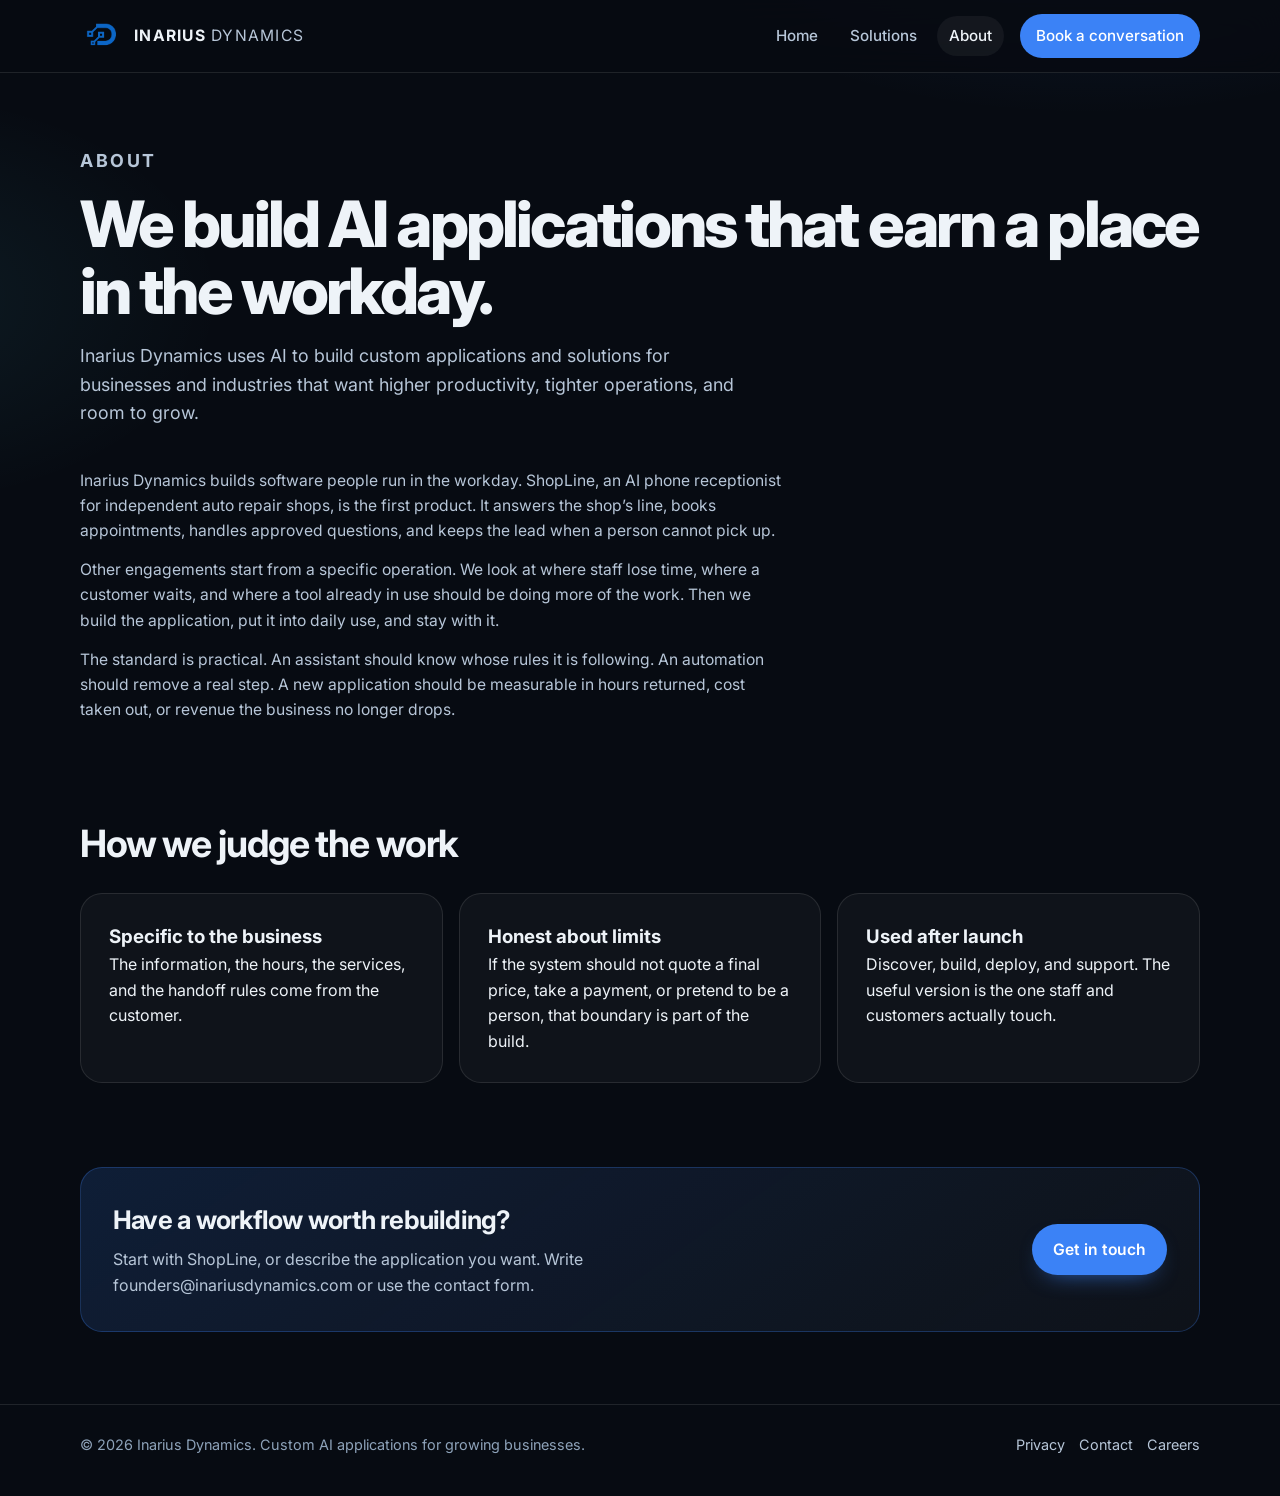
==== about.html @ c339f097 "Reposition the site around custom AI applications and ShopLine. Replace the responder-software and h" ====
<!DOCTYPE html>
<html lang="en">
<head>
    <meta charset="UTF-8" />
    <meta name="viewport" content="width=device-width, initial-scale=1.0" />
    <title>About · Inarius Dynamics</title>
    <meta name="description" content="Inarius Dynamics builds custom AI applications and solutions for businesses that want to be more productive, more efficient, and more profitable." />
    <link rel="canonical" href="https://www.inariusdynamics.com/about.html" />
    <meta name="theme-color" content="#070b12" />
    <link rel="icon" href="/favicon.ico" sizes="any" />
    <link rel="icon" type="image/png" sizes="32x32" href="/favicon-32.png" />
    <link rel="icon" type="image/png" sizes="16x16" href="/favicon-16.png" />
    <link rel="apple-touch-icon" href="/apple-touch-icon.png" />
    <meta property="og:type" content="website" />
    <meta property="og:site_name" content="Inarius Dynamics" />
    <meta property="og:title" content="About · Inarius Dynamics" />
    <meta property="og:description" content="Inarius Dynamics builds custom AI applications and solutions for businesses that want to be more productive, more efficient, and more profitable." />
    <meta property="og:url" content="https://www.inariusdynamics.com/about.html" />
    <meta property="og:image" content="https://www.inariusdynamics.com/og-image.jpg" />
    <meta property="og:image:width" content="1200" />
    <meta property="og:image:height" content="630" />
    <meta name="twitter:card" content="summary_large_image" />
    <meta name="twitter:title" content="About · Inarius Dynamics" />
    <meta name="twitter:description" content="Inarius Dynamics builds custom AI applications and solutions for businesses that want to be more productive, more efficient, and more profitable." />
    <meta name="twitter:image" content="https://www.inariusdynamics.com/og-image.jpg" />
    <link rel="preconnect" href="https://fonts.googleapis.com" />
    <link rel="preconnect" href="https://fonts.gstatic.com" crossorigin />
    <link href="https://fonts.googleapis.com/css2?family=Inter:wght@400;500;600;700;800&display=swap" rel="stylesheet" />
    <link rel="stylesheet" href="/site.css" />
</head>
<body>
    <a class="skip-link" href="#main">Skip to content</a>
    <header class="site-header">
        <div class="nav-inner">
            <a class="logo" href="/">
                <img src="/Inarius_logo.png" alt="" width="42" height="42" />
                <span class="logo-text">Inarius <span>Dynamics</span></span>
            </a>
            <button class="nav-toggle" type="button" aria-expanded="false" aria-controls="site-nav">
                <span class="nav-toggle-bars" aria-hidden="true"></span>
                <span class="sr-only">Open menu</span>
            </button>
            <nav id="site-nav" class="nav-links" aria-label="Primary">
                <a href="/">Home</a>
                <a href="/products.html">Solutions</a>
                <a href="/about.html" aria-current="page">About</a>
                <a class="nav-cta" href="/contact.html">Book a conversation</a>
            </nav>
        </div>
    </header>

    <main id="main">
        <div class="container">
            <section class="page-hero">
                <p class="eyebrow">About</p>
                <h1>We build AI applications that earn a place in the workday.</h1>
                <p>
                    Inarius Dynamics uses AI to build custom applications and solutions for businesses and industries that want higher productivity, tighter operations, and room to grow.
                </p>
            </section>

            <section class="section prose">
                <p>
                    Inarius Dynamics builds software people run in the workday. ShopLine, an AI phone receptionist for independent auto repair shops, is the first product. It answers the shop’s line, books appointments, handles approved questions, and keeps the lead when a person cannot pick up.
                </p>
                <p>
                    Other engagements start from a specific operation. We look at where staff lose time, where a customer waits, and where a tool already in use should be doing more of the work. Then we build the application, put it into daily use, and stay with it.
                </p>
                <p>
                    The standard is practical. An assistant should know whose rules it is following. An automation should remove a real step. A new application should be measurable in hours returned, cost taken out, or revenue the business no longer drops.
                </p>
            </section>

            <section class="section" aria-labelledby="principles-title">
                <div class="section-head">
                    <h2 id="principles-title">How we judge the work</h2>
                </div>
                <div class="grid-3">
                    <article class="panel">
                        <h3>Specific to the business</h3>
                        <p>The information, the hours, the services, and the handoff rules come from the customer.</p>
                    </article>
                    <article class="panel">
                        <h3>Honest about limits</h3>
                        <p>If the system should not quote a final price, take a payment, or pretend to be a person, that boundary is part of the build.</p>
                    </article>
                    <article class="panel">
                        <h3>Used after launch</h3>
                        <p>Discover, build, deploy, and support. The useful version is the one staff and customers actually touch.</p>
                    </article>
                </div>
            </section>

            <section class="cta-band" aria-labelledby="about-cta">
                <div>
                    <h2 id="about-cta">Have a workflow worth rebuilding?</h2>
                    <p>Start with ShopLine, or describe the application you want. Write founders@inariusdynamics.com or use the contact form.</p>
                </div>
                <a class="btn btn-primary" href="/contact.html">Get in touch</a>
            </section>
        </div>
    </main>

    <footer class="site-footer">
        <div class="footer-inner">
            <p>© 2026 Inarius Dynamics. Custom AI applications for growing businesses.</p>
            <div class="footer-links">
                <a href="/privacy.html">Privacy</a>
                <a href="/contact.html">Contact</a>
                <a href="/careers.html">Careers</a>
            </div>
        </div>
    </footer>
    <script src="/site.js" defer></script>
</body>
</html>
---- site.css ----
/* Inarius Dynamics — marketing site */

:root {
    --bg: #070b12;
    --text: #eef3f8;
    --muted: #b7c6d8;
    --faint: #8ea3ba;
    --line: rgba(255, 255, 255, 0.1);
    --line-strong: rgba(255, 255, 255, 0.16);
    --cyan: #7eebff;
    --blue: #3b82f6;
    --blue-hot: #60a5fa;
    --card: rgba(255, 255, 255, 0.035);
    --max: 1120px;
    --radius: 22px;
    --shadow: 0 30px 70px -36px rgba(0, 0, 0, 0.85);
    --font: Inter, "Segoe UI", Helvetica, Arial, sans-serif;
}

* {
    margin: 0;
    padding: 0;
    box-sizing: border-box;
}

html {
    scroll-behavior: smooth;
    color-scheme: dark;
}

body {
    min-height: 100%;
    font-family: var(--font);
    background:
        radial-gradient(900px 480px at 85% -10%, rgba(59, 130, 246, 0.16), transparent 55%),
        radial-gradient(700px 420px at -10% 20%, rgba(94, 234, 255, 0.08), transparent 50%),
        var(--bg);
    color: var(--text);
    line-height: 1.6;
    overflow-x: hidden;
}

img {
    max-width: 100%;
    height: auto;
}

a {
    color: inherit;
}

:focus-visible {
    outline: 2px solid var(--cyan);
    outline-offset: 3px;
}

.skip-link {
    position: absolute;
    left: 16px;
    top: -48px;
    z-index: 50;
    background: #fff;
    color: #071018;
    padding: 8px 12px;
    border-radius: 8px;
    font-weight: 600;
    text-decoration: none;
}

.skip-link:focus {
    top: 12px;
}

.sr-only {
    position: absolute;
    width: 1px;
    height: 1px;
    padding: 0;
    margin: -1px;
    overflow: hidden;
    clip: rect(0, 0, 0, 0);
    white-space: nowrap;
    border: 0;
}

.container {
    width: min(var(--max), calc(100% - 40px));
    margin: 0 auto;
}

/* ===== HEADER ===== */
.site-header {
    position: sticky;
    top: 0;
    z-index: 30;
    background: rgba(7, 11, 18, 0.88);
    backdrop-filter: blur(16px);
    -webkit-backdrop-filter: blur(16px);
    border-bottom: 1px solid var(--line);
}

.nav-inner {
    width: min(var(--max), calc(100% - 40px));
    margin: 0 auto;
    min-height: 72px;
    display: flex;
    align-items: center;
    justify-content: space-between;
    gap: 20px;
    position: relative;
}

.logo {
    display: flex;
    align-items: center;
    gap: 12px;
    text-decoration: none;
    color: var(--text);
    min-width: 0;
}

.logo img {
    width: 42px;
    height: 42px;
    object-fit: contain;
}

.logo-text {
    font-size: 0.98rem;
    font-weight: 700;
    letter-spacing: 0.08em;
    text-transform: uppercase;
}

.logo-text span {
    font-weight: 400;
    color: var(--muted);
}

.nav-links {
    display: flex;
    align-items: center;
    gap: 8px;
}

.nav-links a {
    text-decoration: none;
    color: var(--muted);
    font-size: 0.95rem;
    font-weight: 500;
    padding: 8px 12px;
    border-radius: 999px;
}

.nav-links a:hover,
.nav-links a[aria-current="page"] {
    color: var(--text);
}

.nav-links a[aria-current="page"] {
    background: rgba(255, 255, 255, 0.05);
}

.nav-cta {
    margin-left: 8px;
    background: var(--blue) !important;
    color: #fff !important;
    padding: 10px 16px !important;
    border-radius: 999px !important;
}

.nav-cta:hover {
    background: var(--blue-hot) !important;
}

.nav-toggle {
    display: none;
    width: 44px;
    height: 44px;
    border-radius: 12px;
    border: 1px solid var(--line-strong);
    background: rgba(255, 255, 255, 0.03);
    color: var(--text);
    cursor: pointer;
    align-items: center;
    justify-content: center;
}

.nav-toggle-bars,
.nav-toggle-bars::before,
.nav-toggle-bars::after {
    display: block;
    width: 18px;
    height: 1.5px;
    background: var(--text);
    position: relative;
    content: "";
}

.nav-toggle-bars::before {
    position: absolute;
    left: 0;
    top: -6px;
}

.nav-toggle-bars::after {
    position: absolute;
    left: 0;
    top: 6px;
}

/* ===== TYPE ===== */
.eyebrow {
    color: var(--cyan);
    font-size: 0.78rem;
    font-weight: 700;
    letter-spacing: 0.14em;
    text-transform: uppercase;
    margin-bottom: 14px;
}

h1 {
    font-size: clamp(2.4rem, 5vw, 4.35rem);
    line-height: 1.05;
    letter-spacing: -0.045em;
    font-weight: 800;
}

.lede,
.page-hero p {
    margin-top: 18px;
    color: var(--muted);
    font-size: 1.12rem;
    max-width: 42rem;
}

.section {
    padding: 28px 0 72px;
}

.section-head {
    max-width: 40rem;
    margin-bottom: 28px;
}

.section-head h2,
.block-title {
    font-size: clamp(1.7rem, 3vw, 2.35rem);
    letter-spacing: -0.03em;
    line-height: 1.15;
    font-weight: 700;
}

.section-head p,
.sub {
    margin-top: 10px;
    color: var(--muted);
    font-size: 1.05rem;
}

/* ===== BUTTONS ===== */
.cta-group {
    display: flex;
    flex-wrap: wrap;
    gap: 12px;
    margin-top: 28px;
}

.btn {
    display: inline-flex;
    align-items: center;
    justify-content: center;
    min-height: 48px;
    padding: 12px 20px;
    border-radius: 999px;
    text-decoration: none;
    font-weight: 600;
    font-size: 0.98rem;
    border: 1px solid transparent;
    cursor: pointer;
    font-family: inherit;
    transition: background 0.2s ease, border-color 0.2s ease, transform 0.2s ease;
}

.btn-primary {
    background: var(--blue);
    color: #fff;
    box-shadow: 0 10px 24px -14px rgba(59, 130, 246, 0.9);
}

.btn-primary:hover {
    background: var(--blue-hot);
}

.btn-secondary {
    background: transparent;
    color: var(--text);
    border-color: var(--line-strong);
}

.btn-secondary:hover {
    background: rgba(255, 255, 255, 0.05);
}

.btn:disabled {
    opacity: 0.6;
    cursor: not-allowed;
}

/* ===== HERO ===== */
.hero {
    display: grid;
    grid-template-columns: minmax(0, 1.15fr) minmax(280px, 0.85fr);
    gap: 48px;
    align-items: center;
    padding: 64px 0 28px;
}

.trust-row {
    display: flex;
    flex-wrap: wrap;
    gap: 8px;
    margin-top: 28px;
}

.trust-row span {
    color: var(--faint);
    font-size: 0.84rem;
    border: 1px solid var(--line);
    border-radius: 999px;
    padding: 6px 10px;
}

/* ===== CALL CARD ===== */
.call-card {
    background:
        linear-gradient(180deg, rgba(255, 255, 255, 0.05), rgba(255, 255, 255, 0.02));
    border: 1px solid var(--line-strong);
    border-radius: 28px;
    padding: 18px;
    box-shadow: var(--shadow);
}

.call-top {
    display: flex;
    align-items: center;
    gap: 8px;
    margin-bottom: 14px;
    color: var(--muted);
    font-size: 0.85rem;
    font-weight: 600;
}

.live-dot {
    width: 8px;
    height: 8px;
    border-radius: 50%;
    background: #34d399;
    box-shadow: 0 0 0 4px rgba(52, 211, 153, 0.15);
}

.call-top .pill {
    margin-left: auto;
    font-size: 0.72rem;
    letter-spacing: 0.06em;
    text-transform: uppercase;
    color: var(--cyan);
    border: 1px solid rgba(126, 235, 255, 0.3);
    border-radius: 999px;
    padding: 4px 8px;
}

.bubble {
    border-radius: 16px;
    padding: 12px 14px;
    margin-bottom: 10px;
}

.bubble p {
    margin: 4px 0 0;
    color: var(--text);
    font-size: 0.95rem;
}

.bubble .who {
    font-size: 0.72rem;
    font-weight: 700;
    letter-spacing: 0.08em;
    text-transform: uppercase;
    color: var(--faint);
}

.bubble.caller {
    background: rgba(255, 255, 255, 0.04);
}

.bubble.agent {
    background: rgba(59, 130, 246, 0.14);
    border: 1px solid rgba(59, 130, 246, 0.22);
}

.call-result {
    border-top: 1px solid var(--line);
    margin-top: 6px;
    padding-top: 12px;
    display: grid;
    gap: 2px;
}

.call-result strong {
    font-size: 0.95rem;
}

.call-result span,
.call-card figcaption {
    color: var(--faint);
    font-size: 0.82rem;
}

.call-card figcaption {
    margin-top: 10px;
}

/* ===== PANELS ===== */
.panel {
    background: var(--card);
    border: 1px solid var(--line);
    border-radius: var(--radius);
    padding: 28px;
}

.gap-top {
    margin-top: 16px;
}

.panel.accent {
    background:
        radial-gradient(520px 220px at 0% 0%, rgba(59, 130, 246, 0.16), transparent 60%),
        var(--card);
}

.split {
    display: grid;
    grid-template-columns: 1.15fr 0.85fr;
    gap: 28px;
    align-items: start;
}

.grid-2,
.grid-3,
.grid-4 {
    display: grid;
    gap: 16px;
}

.grid-2 { grid-template-columns: 1fr 1fr; }
.grid-3 { grid-template-columns: repeat(3, 1fr); }
.grid-4 { grid-template-columns: repeat(4, 1fr); }

.card h3,
.step h3,
.outcome h3 {
    font-size: 1.05rem;
    letter-spacing: -0.02em;
    margin-bottom: 8px;
}

.card p,
.step p,
.outcome p,
.check-list,
.prose p,
.prose li {
    color: var(--muted);
    font-size: 0.98rem;
}

.kicker {
    display: inline-block;
    margin-bottom: 10px;
    color: var(--cyan);
    font-size: 0.75rem;
    font-weight: 700;
    letter-spacing: 0.12em;
    text-transform: uppercase;
}

.check-list {
    list-style: none;
    display: grid;
    gap: 10px;
    margin-top: 18px;
}

.check-list li {
    padding-left: 22px;
    position: relative;
}

.check-list li::before {
    content: "";
    width: 8px;
    height: 8px;
    border-radius: 50%;
    background: var(--cyan);
    position: absolute;
    left: 0;
    top: 0.55em;
}

.steps {
    counter-reset: step;
}

.step {
    counter-increment: step;
    padding-top: 8px;
}

.step::before {
    content: counter(step, decimal-leading-zero);
    display: block;
    color: var(--cyan);
    font-weight: 700;
    letter-spacing: 0.08em;
    font-size: 0.8rem;
    margin-bottom: 10px;
}

.page-hero {
    padding: 56px 0 12px;
}

.prose {
    max-width: 44rem;
}

.prose p + p,
.prose ul {
    margin-top: 14px;
}

.prose h2 {
    margin: 36px 0 10px;
    font-size: 1.35rem;
    letter-spacing: -0.02em;
}

.prose ul {
    margin-left: 1.1rem;
}

.prose a {
    color: var(--cyan);
}

.meta {
    margin-top: 12px;
    color: var(--faint);
    font-size: 0.9rem;
}

.cta-band {
    display: flex;
    justify-content: space-between;
    align-items: center;
    gap: 24px;
    padding: 32px;
    margin: 12px 0 72px;
    border-radius: var(--radius);
    border: 1px solid rgba(59, 130, 246, 0.28);
    background:
        linear-gradient(145deg, rgba(59, 130, 246, 0.16), rgba(255, 255, 255, 0.03));
}

.cta-band h2 {
    font-size: clamp(1.4rem, 2vw, 1.8rem);
    letter-spacing: -0.03em;
}

.cta-band p {
    color: var(--muted);
    margin-top: 6px;
    max-width: 38rem;
}

/* ===== CONTACT ===== */
.contact-grid {
    display: grid;
    grid-template-columns: 1.35fr 0.8fr;
    gap: 20px;
    margin: 36px 0 72px;
    align-items: start;
}

.field {
    margin-bottom: 16px;
}

.field label {
    display: block;
    margin-bottom: 6px;
    font-size: 0.78rem;
    font-weight: 700;
    letter-spacing: 0.06em;
    text-transform: uppercase;
    color: var(--faint);
}

.field input,
.field textarea,
.field select {
    width: 100%;
    background: rgba(255, 255, 255, 0.04);
    border: 1px solid var(--line-strong);
    border-radius: 12px;
    padding: 12px 14px;
    color: var(--text);
    font: inherit;
    font-size: 1rem;
}

.field textarea {
    min-height: 140px;
    resize: vertical;
}

.field input:focus,
.field textarea:focus,
.field select:focus {
    border-color: rgba(126, 235, 255, 0.55);
    outline: none;
}

.field .error {
    display: none;
    color: #ffb4b4;
    font-size: 0.8rem;
    margin-top: 6px;
}

.field.has-error input,
.field.has-error textarea,
.field.has-error select {
    border-color: rgba(255, 140, 140, 0.7);
}

.field.has-error .error {
    display: block;
}

.form-note {
    margin-top: 12px;
    color: var(--faint);
    font-size: 0.85rem;
}

.success-state {
    display: none;
    padding: 28px 8px;
}

.success-state.is-visible {
    display: block;
}

#contact-form.is-hidden {
    display: none;
}

.side-stack {
    display: grid;
    gap: 12px;
}

.info-card h3,
.status-card h2 {
    font-size: 1.05rem;
    margin-bottom: 6px;
}

.info-card p,
.status-card p {
    color: var(--muted);
    font-size: 0.95rem;
}

.info-card a {
    color: var(--cyan);
    text-decoration: none;
}

.info-card a:hover {
    text-decoration: underline;
}

.status-card {
    max-width: 44rem;
    margin: 28px 0;
}

.status-label {
    color: var(--cyan);
    font-size: 0.75rem;
    font-weight: 700;
    letter-spacing: 0.1em;
    text-transform: uppercase;
    margin-bottom: 8px;
}

/* ===== FOOTER ===== */
.site-footer {
    border-top: 1px solid var(--line);
    padding: 28px 0 40px;
}

.footer-inner {
    width: min(var(--max), calc(100% - 40px));
    margin: 0 auto;
    display: flex;
    justify-content: space-between;
    gap: 16px;
    color: var(--faint);
    font-size: 0.9rem;
}

.site-footer a {
    color: var(--muted);
    text-decoration: none;
}

.site-footer a:hover {
    color: var(--text);
}

.footer-links {
    display: flex;
    gap: 14px;
    flex-wrap: wrap;
}

/* ===== RESPONSIVE ===== */
@media (max-width: 900px) {
    .hero,
    .split,
    .contact-grid,
    .grid-4,
    .grid-3,
    .grid-2 {
        grid-template-columns: 1fr;
    }

    .hero {
        padding-top: 40px;
    }

    .nav-toggle {
        display: inline-flex;
    }

    .nav-links {
        display: none;
        position: absolute;
        top: calc(100% + 1px);
        left: 50%;
        transform: translateX(-50%);
        width: 100vw;
        flex-direction: column;
        align-items: stretch;
        gap: 4px;
        padding: 8px 20px 18px;
        background: rgba(7, 11, 18, 0.98);
        border-bottom: 1px solid var(--line);
    }

    .nav-links.is-open {
        display: flex;
    }

    .nav-links a {
        padding: 12px 4px;
    }

    .nav-cta {
        margin: 8px 0 0;
        text-align: center;
    }

    .cta-band {
        flex-direction: column;
        align-items: flex-start;
    }
}

@media (max-width: 640px) {
    .container,
    .nav-inner,
    .footer-inner {
        width: min(var(--max), calc(100% - 32px));
    }

    .cta-group .btn,
    .cta-band .btn {
        width: 100%;
    }

    .footer-inner {
        flex-direction: column;
    }

    .panel,
    .cta-band,
    .call-card {
        padding: 20px;
    }
}

@media (prefers-reduced-motion: reduce) {
    html {
        scroll-behavior: auto;
    }

    .btn {
        transition: none;
    }
}
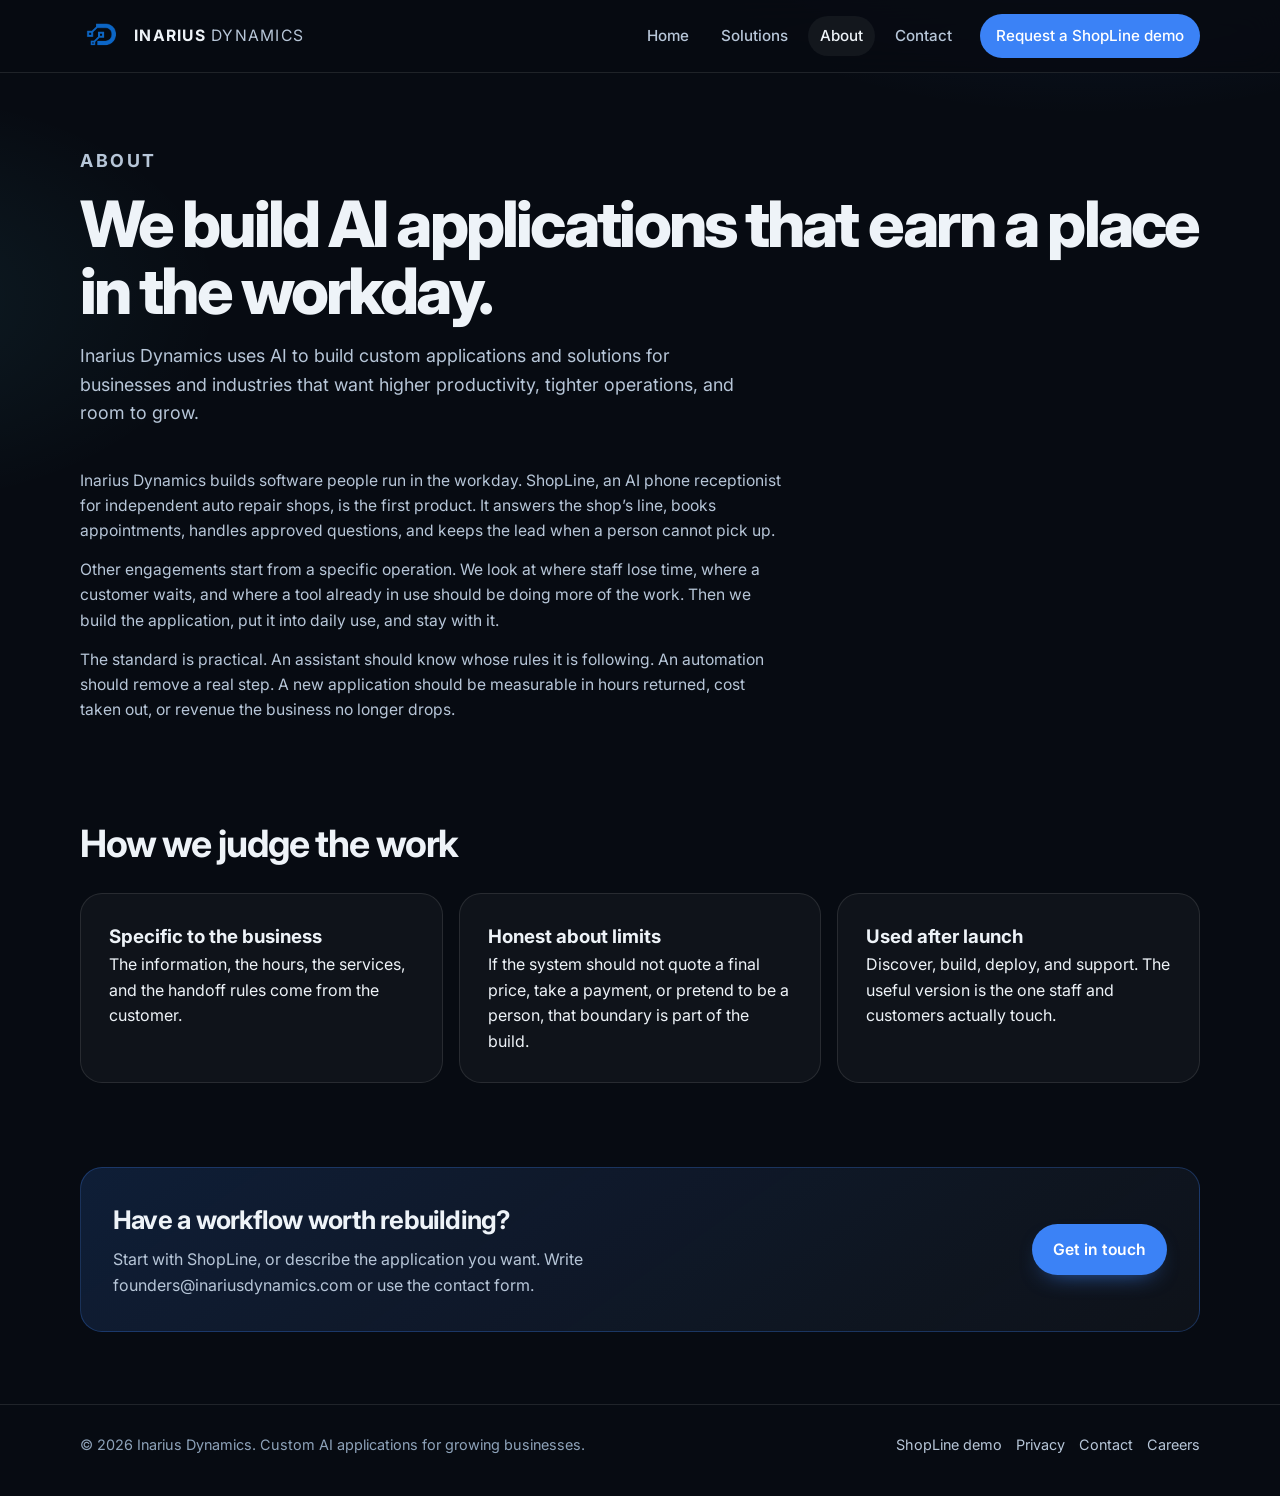
==== commit 80b47203: "Add a ShopLine demo request page that emails Nicholas. The form posts to a Vercel function backed by" ====
--- a/about.html
+++ b/about.html
@@ -44,7 +44,8 @@
                 <a href="/">Home</a>
                 <a href="/products.html">Solutions</a>
                 <a href="/about.html" aria-current="page">About</a>
-                <a class="nav-cta" href="/contact.html">Book a conversation</a>
+                <a href="/contact.html">Contact</a>
+                <a class="nav-cta" href="/demo">Request a ShopLine demo</a>
             </nav>
         </div>
     </header>
@@ -105,6 +106,7 @@
         <div class="footer-inner">
             <p>© 2026 Inarius Dynamics. Custom AI applications for growing businesses.</p>
             <div class="footer-links">
+                <a href="/demo">ShopLine demo</a>
                 <a href="/privacy.html">Privacy</a>
                 <a href="/contact.html">Contact</a>
                 <a href="/careers.html">Careers</a>
--- a/site.css
+++ b/site.css
@@ -167,6 +167,7 @@
     color: #fff !important;
     padding: 10px 16px !important;
     border-radius: 999px !important;
+    white-space: nowrap;
 }
 
 .nav-cta:hover {
@@ -664,8 +665,45 @@
     display: block;
 }
 
-#contact-form.is-hidden {
+#contact-form.is-hidden,
+#demo-form.is-hidden {
     display: none;
+}
+
+.form-row {
+    display: grid;
+    grid-template-columns: 1fr 1fr;
+    gap: 0 16px;
+}
+
+.optional {
+    font-weight: 400;
+    text-transform: none;
+    letter-spacing: 0;
+}
+
+.form-error {
+    min-height: 0;
+    margin: 0 0 12px;
+    color: #ffb4b4;
+    font-size: 0.9rem;
+}
+
+.form-error:empty {
+    display: none;
+}
+
+.form-note a,
+.sub a {
+    color: var(--cyan);
+}
+
+.hp-field {
+    position: absolute;
+    left: -10000px;
+    width: 1px;
+    height: 1px;
+    overflow: hidden;
 }
 
 .side-stack {
@@ -740,6 +778,42 @@
 }
 
 /* ===== RESPONSIVE ===== */
+@media (max-width: 1080px) {
+    .nav-toggle {
+        display: inline-flex;
+    }
+
+    .nav-links {
+        display: none;
+        position: absolute;
+        top: calc(100% + 1px);
+        left: 0;
+        right: 0;
+        width: auto;
+        transform: none;
+        flex-direction: column;
+        align-items: stretch;
+        gap: 4px;
+        padding: 8px 20px 18px;
+        background: #070b12;
+        border-bottom: 1px solid var(--line);
+        z-index: 40;
+    }
+
+    .nav-links.is-open {
+        display: flex;
+    }
+
+    .nav-links a {
+        padding: 12px 4px;
+    }
+
+    .nav-cta {
+        margin: 8px 0 0;
+        text-align: center;
+    }
+}
+
 @media (max-width: 900px) {
     .hero,
     .split,
@@ -754,38 +828,6 @@
         padding-top: 40px;
     }
 
-    .nav-toggle {
-        display: inline-flex;
-    }
-
-    .nav-links {
-        display: none;
-        position: absolute;
-        top: calc(100% + 1px);
-        left: 50%;
-        transform: translateX(-50%);
-        width: 100vw;
-        flex-direction: column;
-        align-items: stretch;
-        gap: 4px;
-        padding: 8px 20px 18px;
-        background: rgba(7, 11, 18, 0.98);
-        border-bottom: 1px solid var(--line);
-    }
-
-    .nav-links.is-open {
-        display: flex;
-    }
-
-    .nav-links a {
-        padding: 12px 4px;
-    }
-
-    .nav-cta {
-        margin: 8px 0 0;
-        text-align: center;
-    }
-
     .cta-band {
         flex-direction: column;
         align-items: flex-start;
@@ -800,8 +842,13 @@
     }
 
     .cta-group .btn,
-    .cta-band .btn {
+    .cta-band .btn,
+    #demo-form .btn {
         width: 100%;
+    }
+
+    .form-row {
+        grid-template-columns: 1fr;
     }
 
     .footer-inner {
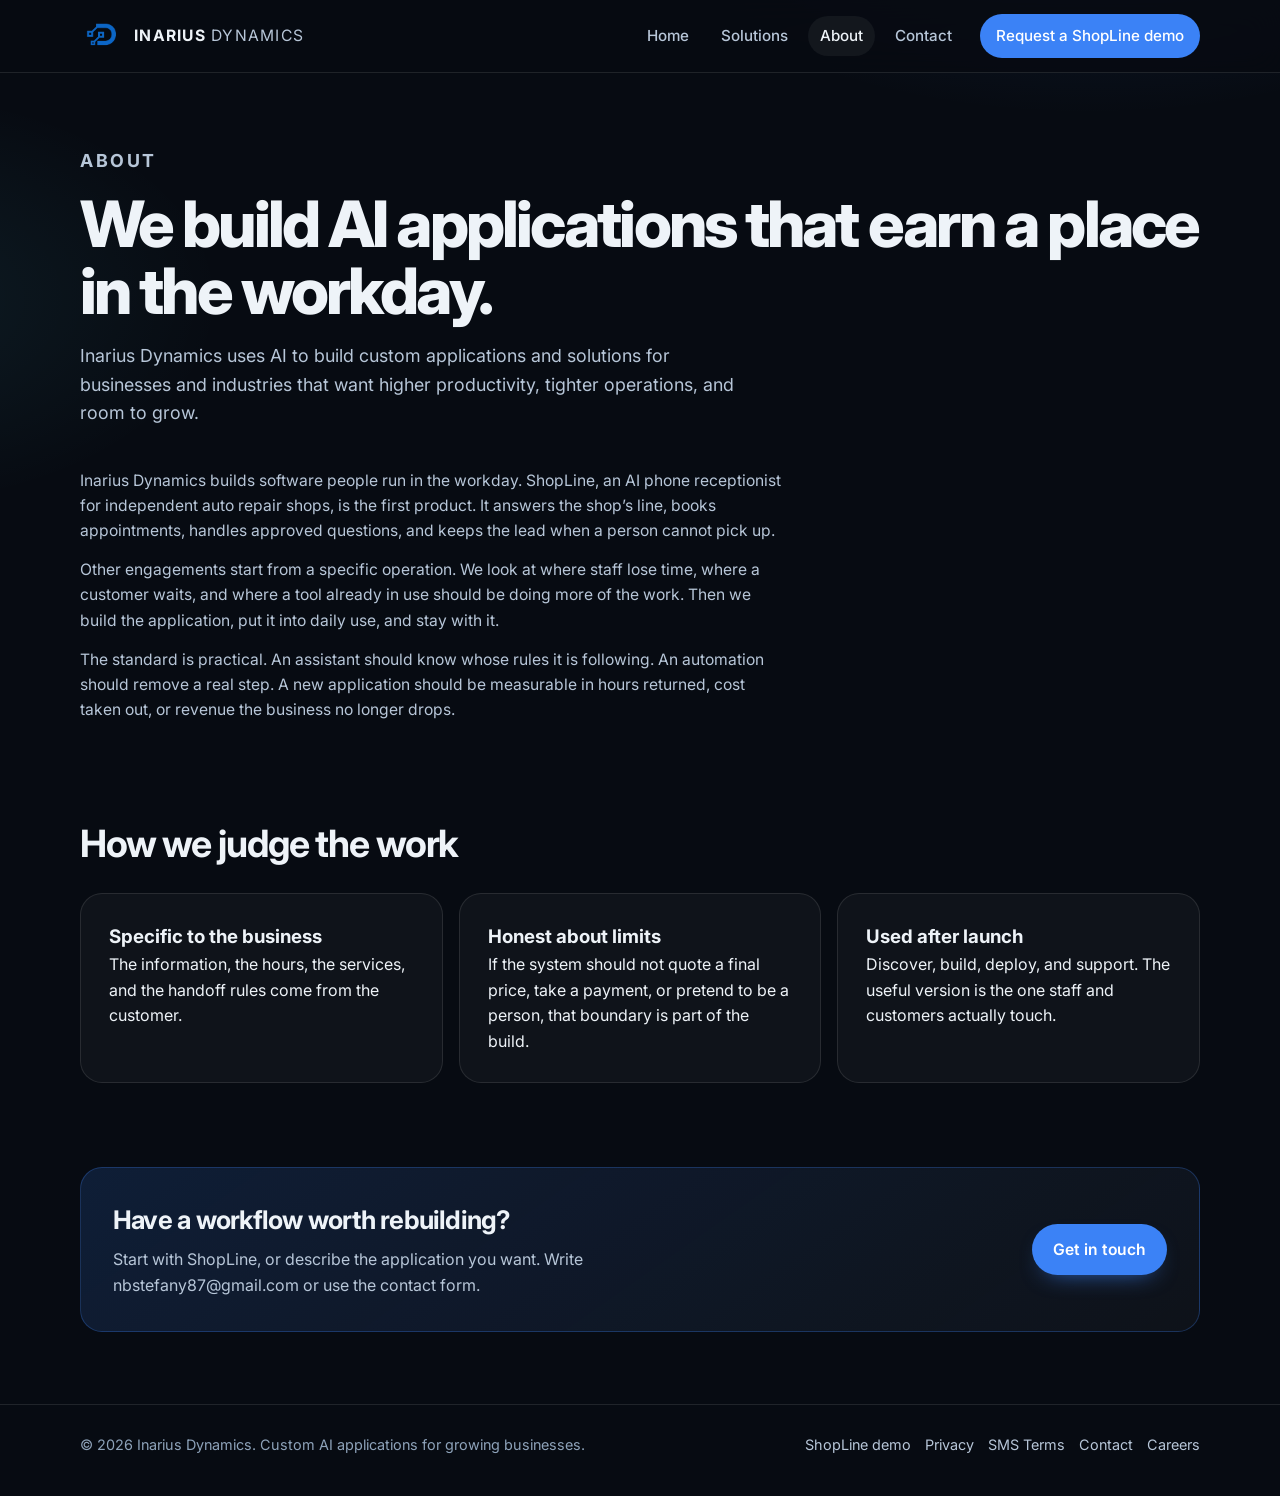
==== commit ca8fc749: "Add ShopLine SMS terms and privacy language for text messages. Publish the required text-message pri" ====
--- a/about.html
+++ b/about.html
@@ -95,7 +95,7 @@
             <section class="cta-band" aria-labelledby="about-cta">
                 <div>
                     <h2 id="about-cta">Have a workflow worth rebuilding?</h2>
-                    <p>Start with ShopLine, or describe the application you want. Write founders@inariusdynamics.com or use the contact form.</p>
+                    <p>Start with ShopLine, or describe the application you want. Write nbstefany87@gmail.com or use the contact form.</p>
                 </div>
                 <a class="btn btn-primary" href="/contact.html">Get in touch</a>
             </section>
@@ -107,7 +107,8 @@
             <p>© 2026 Inarius Dynamics. Custom AI applications for growing businesses.</p>
             <div class="footer-links">
                 <a href="/demo">ShopLine demo</a>
-                <a href="/privacy.html">Privacy</a>
+                <a href="/privacy">Privacy</a>
+                <a href="/sms-terms">SMS Terms</a>
                 <a href="/contact.html">Contact</a>
                 <a href="/careers.html">Careers</a>
             </div>
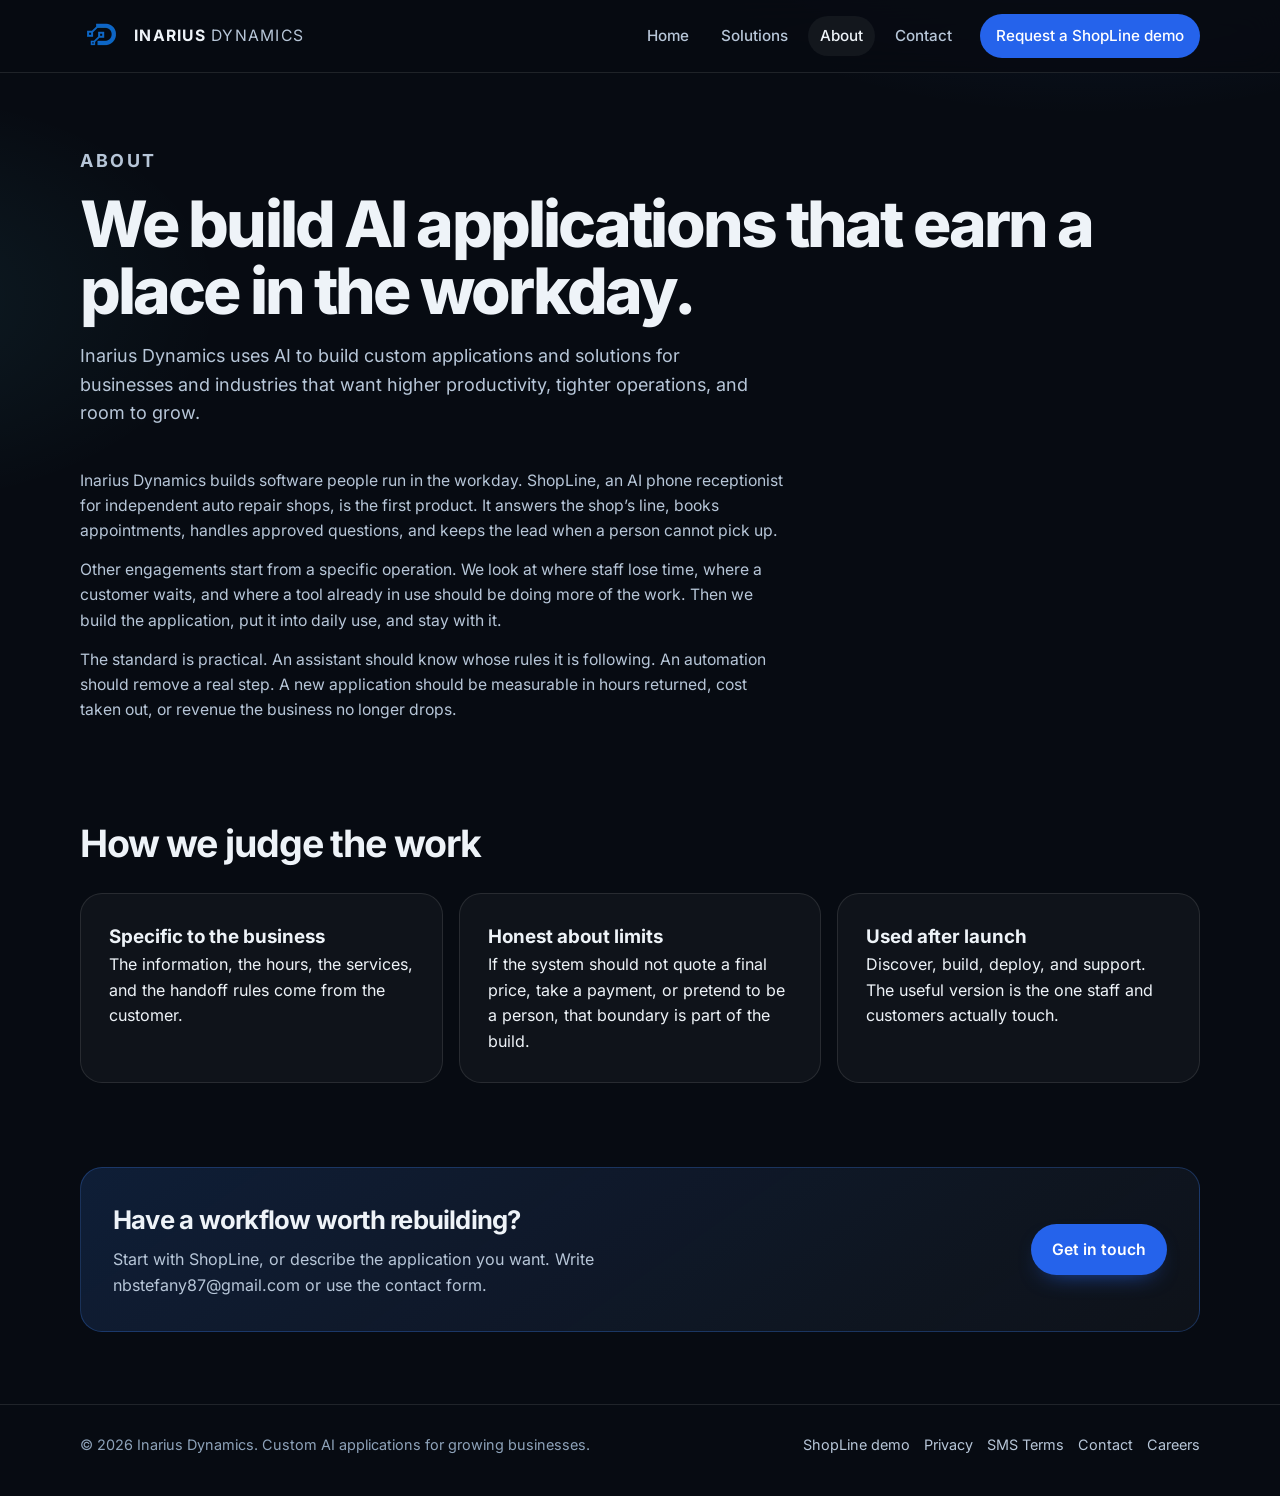
==== commit 069a9551: "Self-host Inter, shrink the logo, and add cache and security headers. Remove the Google Fonts reques" ====
--- a/about.html
+++ b/about.html
@@ -23,9 +23,7 @@
     <meta name="twitter:title" content="About · Inarius Dynamics" />
     <meta name="twitter:description" content="Inarius Dynamics builds custom AI applications and solutions for businesses that want to be more productive, more efficient, and more profitable." />
     <meta name="twitter:image" content="https://www.inariusdynamics.com/og-image.jpg" />
-    <link rel="preconnect" href="https://fonts.googleapis.com" />
-    <link rel="preconnect" href="https://fonts.gstatic.com" crossorigin />
-    <link href="https://fonts.googleapis.com/css2?family=Inter:wght@400;500;600;700;800&display=swap" rel="stylesheet" />
+    <link rel="preload" href="/fonts/inter-latin-wght-normal.woff2" as="font" type="font/woff2" crossorigin />
     <link rel="stylesheet" href="/site.css" />
 </head>
 <body>
@@ -33,7 +31,7 @@
     <header class="site-header">
         <div class="nav-inner">
             <a class="logo" href="/">
-                <img src="/Inarius_logo.png" alt="" width="42" height="42" />
+                <img src="/inarius-logo-84.webp" alt="" width="42" height="42" />
                 <span class="logo-text">Inarius <span>Dynamics</span></span>
             </a>
             <button class="nav-toggle" type="button" aria-expanded="false" aria-controls="site-nav">
--- a/site.css
+++ b/site.css
@@ -1,4 +1,13 @@
 /* Inarius Dynamics — marketing site */
+
+@font-face {
+    font-family: Inter;
+    font-style: normal;
+    font-weight: 100 900;
+    font-display: swap;
+    src: url("/fonts/inter-latin-wght-normal.woff2") format("woff2");
+    unicode-range: U+0000-00FF, U+0131, U+0152-0153, U+02BB-02BC, U+02C6, U+02DA, U+02DC, U+0304, U+0308, U+0329, U+2000-206F, U+20AC, U+2122, U+2191, U+2193, U+2212, U+2215, U+FEFF, U+FFFD;
+}
 
 :root {
     --bg: #070b12;
@@ -163,7 +172,7 @@
 
 .nav-cta {
     margin-left: 8px;
-    background: var(--blue) !important;
+    background: #2563eb !important;
     color: #fff !important;
     padding: 10px 16px !important;
     border-radius: 999px !important;
@@ -171,7 +180,7 @@
 }
 
 .nav-cta:hover {
-    background: var(--blue-hot) !important;
+    background: #1d4ed8 !important;
 }
 
 .nav-toggle {
@@ -284,13 +293,13 @@
 }
 
 .btn-primary {
-    background: var(--blue);
+    background: #2563eb;
     color: #fff;
-    box-shadow: 0 10px 24px -14px rgba(59, 130, 246, 0.9);
+    box-shadow: 0 10px 24px -14px rgba(37, 99, 235, 0.9);
 }
 
 .btn-primary:hover {
-    background: var(--blue-hot);
+    background: #1d4ed8;
 }
 
 .btn-secondary {
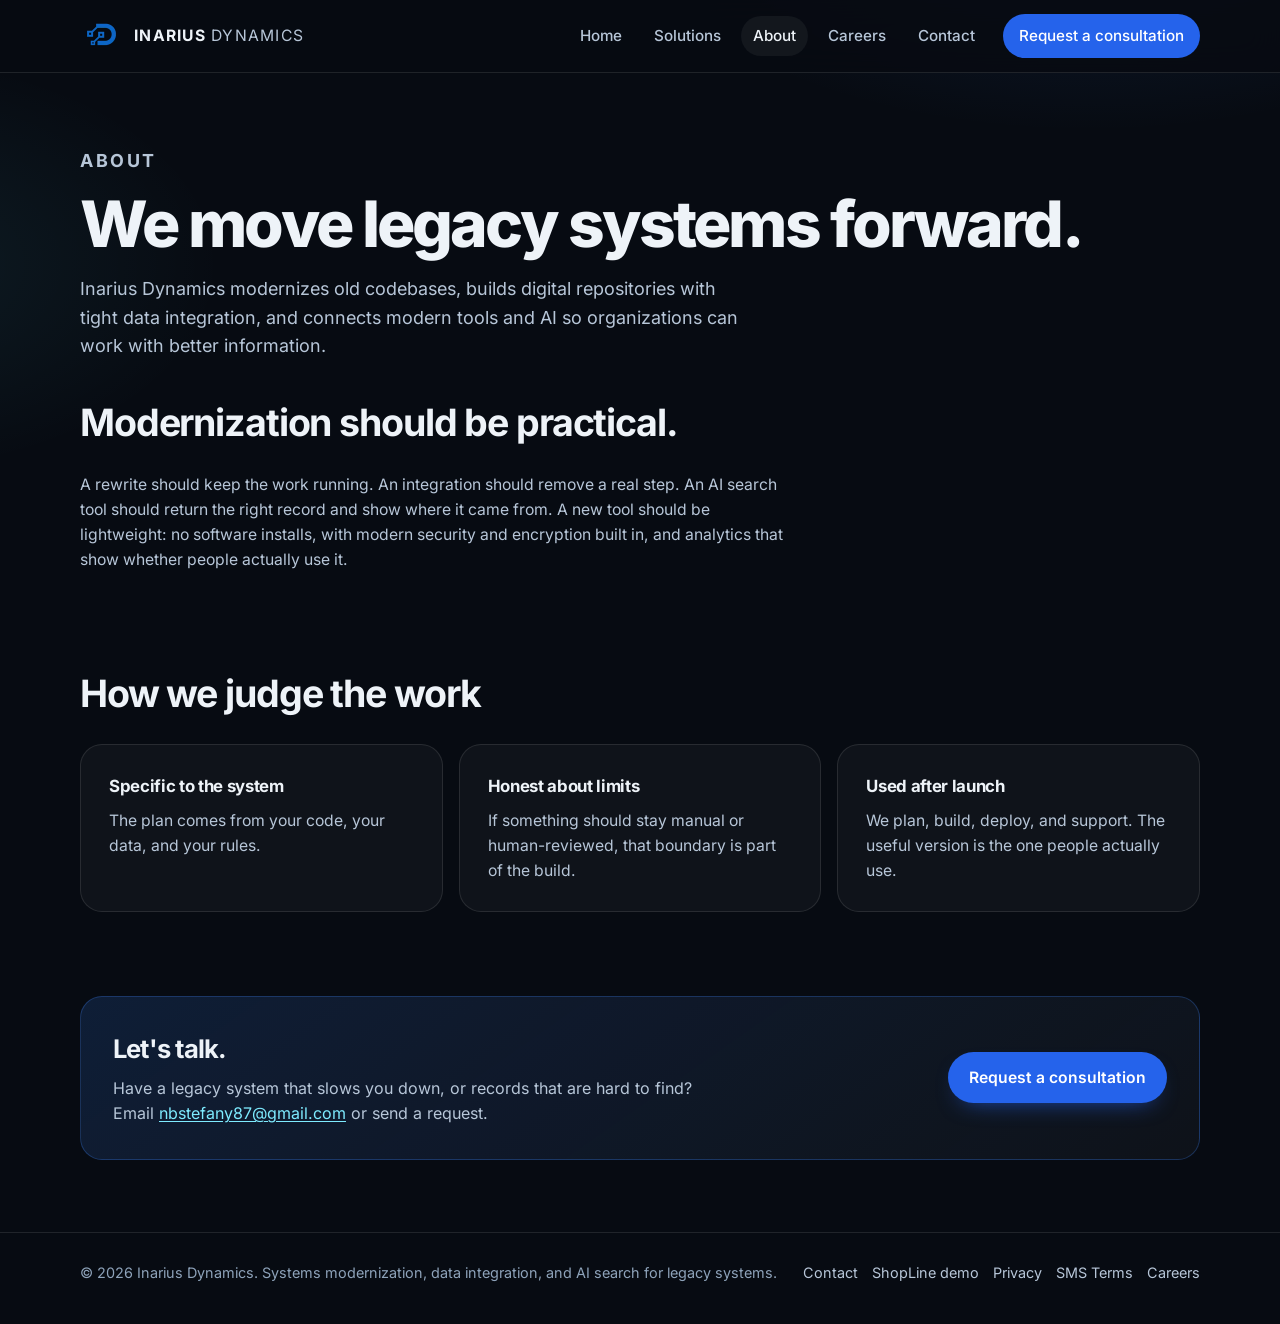
==== commit 44562b4e: "Rewrite the site around legacy modernization. Use the Nov 3 approved copy for the marketing pages, k" ====
--- a/about.html
+++ b/about.html
@@ -4,7 +4,7 @@
     <meta charset="UTF-8" />
     <meta name="viewport" content="width=device-width, initial-scale=1.0" />
     <title>About · Inarius Dynamics</title>
-    <meta name="description" content="Inarius Dynamics builds custom AI applications and solutions for businesses that want to be more productive, more efficient, and more profitable." />
+    <meta name="description" content="Inarius Dynamics modernizes legacy systems, builds digital repositories, integrates data and tools, and builds AI search for legacy data." />
     <link rel="canonical" href="https://www.inariusdynamics.com/about.html" />
     <meta name="theme-color" content="#070b12" />
     <link rel="icon" href="/favicon.ico" sizes="any" />
@@ -14,15 +14,16 @@
     <meta property="og:type" content="website" />
     <meta property="og:site_name" content="Inarius Dynamics" />
     <meta property="og:title" content="About · Inarius Dynamics" />
-    <meta property="og:description" content="Inarius Dynamics builds custom AI applications and solutions for businesses that want to be more productive, more efficient, and more profitable." />
+    <meta property="og:description" content="Inarius Dynamics modernizes legacy systems, builds digital repositories, integrates data and tools, and builds AI search for legacy data." />
     <meta property="og:url" content="https://www.inariusdynamics.com/about.html" />
     <meta property="og:image" content="https://www.inariusdynamics.com/og-image.jpg" />
     <meta property="og:image:width" content="1200" />
     <meta property="og:image:height" content="630" />
     <meta name="twitter:card" content="summary_large_image" />
     <meta name="twitter:title" content="About · Inarius Dynamics" />
-    <meta name="twitter:description" content="Inarius Dynamics builds custom AI applications and solutions for businesses that want to be more productive, more efficient, and more profitable." />
+    <meta name="twitter:description" content="Inarius Dynamics modernizes legacy systems, builds digital repositories, integrates data and tools, and builds AI search for legacy data." />
     <meta name="twitter:image" content="https://www.inariusdynamics.com/og-image.jpg" />
+    <script type="application/ld+json">{"@context":"https://schema.org","@graph":[{"@type":"Organization","@id":"https://www.inariusdynamics.com/#organization","name":"Inarius Dynamics","url":"https://www.inariusdynamics.com/","email":"nbstefany87@gmail.com","description":"We modernize legacy codebases, build digital repositories, integrate data and tools, and build AI search for large legacy databases and file systems.","logo":"https://www.inariusdynamics.com/inarius-logo-84.webp"},{"@type":"WebSite","@id":"https://www.inariusdynamics.com/#website","url":"https://www.inariusdynamics.com/","name":"Inarius Dynamics","description":"We modernize legacy codebases, build digital repositories, integrate data and tools, and build AI search for large legacy databases and file systems.","publisher":{"@id":"https://www.inariusdynamics.com/#organization"}},{"@type":"WebPage","url":"https://www.inariusdynamics.com/about.html","name":"About · Inarius Dynamics","description":"Inarius Dynamics modernizes legacy systems, builds digital repositories, integrates data and tools, and builds AI search for legacy data.","isPartOf":{"@id":"https://www.inariusdynamics.com/#website"},"about":{"@id":"https://www.inariusdynamics.com/#organization"}}]}</script>
     <link rel="preload" href="/fonts/inter-latin-wght-normal.woff2" as="font" type="font/woff2" crossorigin />
     <link rel="stylesheet" href="/site.css" />
 </head>
@@ -42,8 +43,9 @@
                 <a href="/">Home</a>
                 <a href="/products.html">Solutions</a>
                 <a href="/about.html" aria-current="page">About</a>
+                <a href="/careers.html">Careers</a>
                 <a href="/contact.html">Contact</a>
-                <a class="nav-cta" href="/demo">Request a ShopLine demo</a>
+                <a class="nav-cta" href="/contact.html">Request a consultation</a>
             </nav>
         </div>
     </header>
@@ -52,22 +54,17 @@
         <div class="container">
             <section class="page-hero">
                 <p class="eyebrow">About</p>
-                <h1>We build AI applications that earn a place in the workday.</h1>
-                <p>
-                    Inarius Dynamics uses AI to build custom applications and solutions for businesses and industries that want higher productivity, tighter operations, and room to grow.
-                </p>
+                <h1>We move legacy systems forward.</h1>
+                <p>Inarius Dynamics modernizes old codebases, builds digital repositories with tight data integration, and connects modern tools and AI so organizations can work with better information.</p>
             </section>
 
-            <section class="section prose">
-                <p>
-                    Inarius Dynamics builds software people run in the workday. ShopLine, an AI phone receptionist for independent auto repair shops, is the first product. It answers the shop’s line, books appointments, handles approved questions, and keeps the lead when a person cannot pick up.
-                </p>
-                <p>
-                    Other engagements start from a specific operation. We look at where staff lose time, where a customer waits, and where a tool already in use should be doing more of the work. Then we build the application, put it into daily use, and stay with it.
-                </p>
-                <p>
-                    The standard is practical. An assistant should know whose rules it is following. An automation should remove a real step. A new application should be measurable in hours returned, cost taken out, or revenue the business no longer drops.
-                </p>
+            <section class="section" aria-labelledby="believe-title">
+                <div class="section-head">
+                    <h2 id="believe-title">Modernization should be practical.</h2>
+                </div>
+                <div class="prose">
+                    <p>A rewrite should keep the work running. An integration should remove a real step. An AI search tool should return the right record and show where it came from. A new tool should be lightweight: no software installs, with modern security and encryption built in, and analytics that show whether people actually use it.</p>
+                </div>
             </section>
 
             <section class="section" aria-labelledby="principles-title">
@@ -75,39 +72,39 @@
                     <h2 id="principles-title">How we judge the work</h2>
                 </div>
                 <div class="grid-3">
-                    <article class="panel">
-                        <h3>Specific to the business</h3>
-                        <p>The information, the hours, the services, and the handoff rules come from the customer.</p>
+                    <article class="card panel">
+                        <h3>Specific to the system</h3>
+                        <p>The plan comes from your code, your data, and your rules.</p>
                     </article>
-                    <article class="panel">
+                    <article class="card panel">
                         <h3>Honest about limits</h3>
-                        <p>If the system should not quote a final price, take a payment, or pretend to be a person, that boundary is part of the build.</p>
+                        <p>If something should stay manual or human-reviewed, that boundary is part of the build.</p>
                     </article>
-                    <article class="panel">
+                    <article class="card panel">
                         <h3>Used after launch</h3>
-                        <p>Discover, build, deploy, and support. The useful version is the one staff and customers actually touch.</p>
+                        <p>We plan, build, deploy, and support. The useful version is the one people actually use.</p>
                     </article>
                 </div>
             </section>
 
             <section class="cta-band" aria-labelledby="about-cta">
                 <div>
-                    <h2 id="about-cta">Have a workflow worth rebuilding?</h2>
-                    <p>Start with ShopLine, or describe the application you want. Write nbstefany87@gmail.com or use the contact form.</p>
+                    <h2 id="about-cta">Let's talk.</h2>
+                    <p>Have a legacy system that slows you down, or records that are hard to find? Email <a href="mailto:nbstefany87@gmail.com">nbstefany87@gmail.com</a> or send a request.</p>
                 </div>
-                <a class="btn btn-primary" href="/contact.html">Get in touch</a>
+                <a class="btn btn-primary" href="/contact.html">Request a consultation</a>
             </section>
         </div>
     </main>
 
     <footer class="site-footer">
         <div class="footer-inner">
-            <p>© 2026 Inarius Dynamics. Custom AI applications for growing businesses.</p>
+            <p>© 2026 Inarius Dynamics. Systems modernization, data integration, and AI search for legacy systems.</p>
             <div class="footer-links">
+                <a href="/contact.html">Contact</a>
                 <a href="/demo">ShopLine demo</a>
                 <a href="/privacy">Privacy</a>
                 <a href="/sms-terms">SMS Terms</a>
-                <a href="/contact.html">Contact</a>
                 <a href="/careers.html">Careers</a>
             </div>
         </div>
--- a/site.css
+++ b/site.css
@@ -244,6 +244,13 @@
     max-width: 42rem;
 }
 
+.support {
+    margin-top: 14px;
+    color: var(--muted);
+    font-size: 1.05rem;
+    max-width: 42rem;
+}
+
 .section {
     padding: 28px 0 72px;
 }
@@ -326,6 +333,10 @@
     padding: 64px 0 28px;
 }
 
+.hero.hero-solo {
+    grid-template-columns: 1fr;
+}
+
 .trust-row {
     display: flex;
     flex-wrap: wrap;
@@ -539,6 +550,17 @@
 
 .page-hero {
     padding: 56px 0 12px;
+}
+
+.stack {
+    display: grid;
+    gap: 16px;
+}
+
+.card .cta-group,
+.info-card .cta-group,
+.stack .cta-group {
+    margin-top: 18px;
 }
 
 .prose {
@@ -594,6 +616,12 @@
     max-width: 38rem;
 }
 
+.cta-band a:not(.btn) {
+    color: var(--cyan);
+    text-decoration: underline;
+    text-underline-offset: 0.15em;
+}
+
 /* ===== CONTACT ===== */
 .contact-grid {
     display: grid;
@@ -674,6 +702,15 @@
     display: block;
 }
 
+.success-state[hidden] {
+    display: none !important;
+}
+
+.form-error a {
+    color: inherit;
+    font-weight: 600;
+}
+
 #contact-form.is-hidden,
 #demo-form.is-hidden {
     display: none;
@@ -693,9 +730,11 @@
 
 .form-error {
     min-height: 0;
-    margin: 0 0 12px;
+    margin: 8px 0 14px;
     color: #ffb4b4;
-    font-size: 0.9rem;
+    font-size: 1rem;
+    font-weight: 600;
+    line-height: 1.5;
 }
 
 .form-error:empty {
@@ -737,8 +776,22 @@
     text-decoration: none;
 }
 
-.info-card a:hover {
+.info-card a:not(.btn):hover {
     text-decoration: underline;
+}
+
+a.btn-primary {
+    color: #fff;
+    text-decoration: none;
+}
+
+a.btn-primary:hover {
+    color: #fff;
+}
+
+a.btn-secondary {
+    color: var(--text);
+    text-decoration: none;
 }
 
 .status-card {
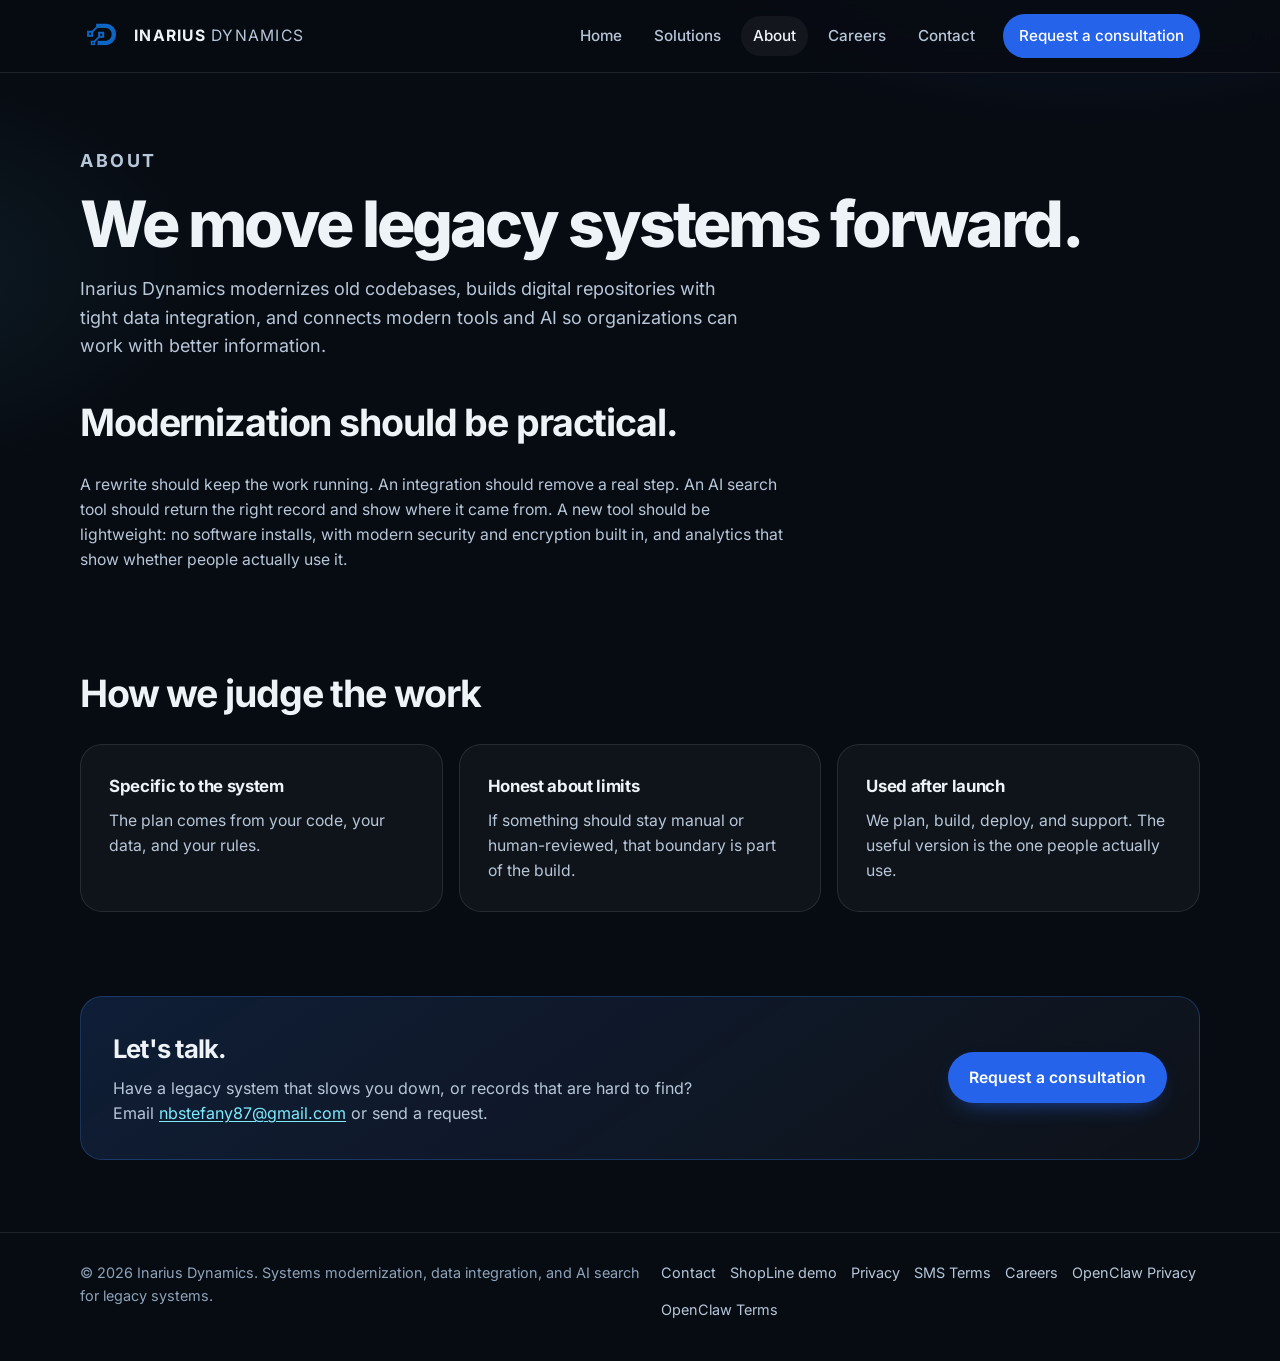
==== commit e531bbe8: "Add public OpenClaw privacy and terms pages. Google OAuth verification needs indexable policy pages " ====
--- a/about.html
+++ b/about.html
@@ -106,6 +106,8 @@
                 <a href="/privacy">Privacy</a>
                 <a href="/sms-terms">SMS Terms</a>
                 <a href="/careers.html">Careers</a>
+                <a href="/openclaw/privacy">OpenClaw Privacy</a>
+                <a href="/openclaw/terms">OpenClaw Terms</a>
             </div>
         </div>
     </footer>
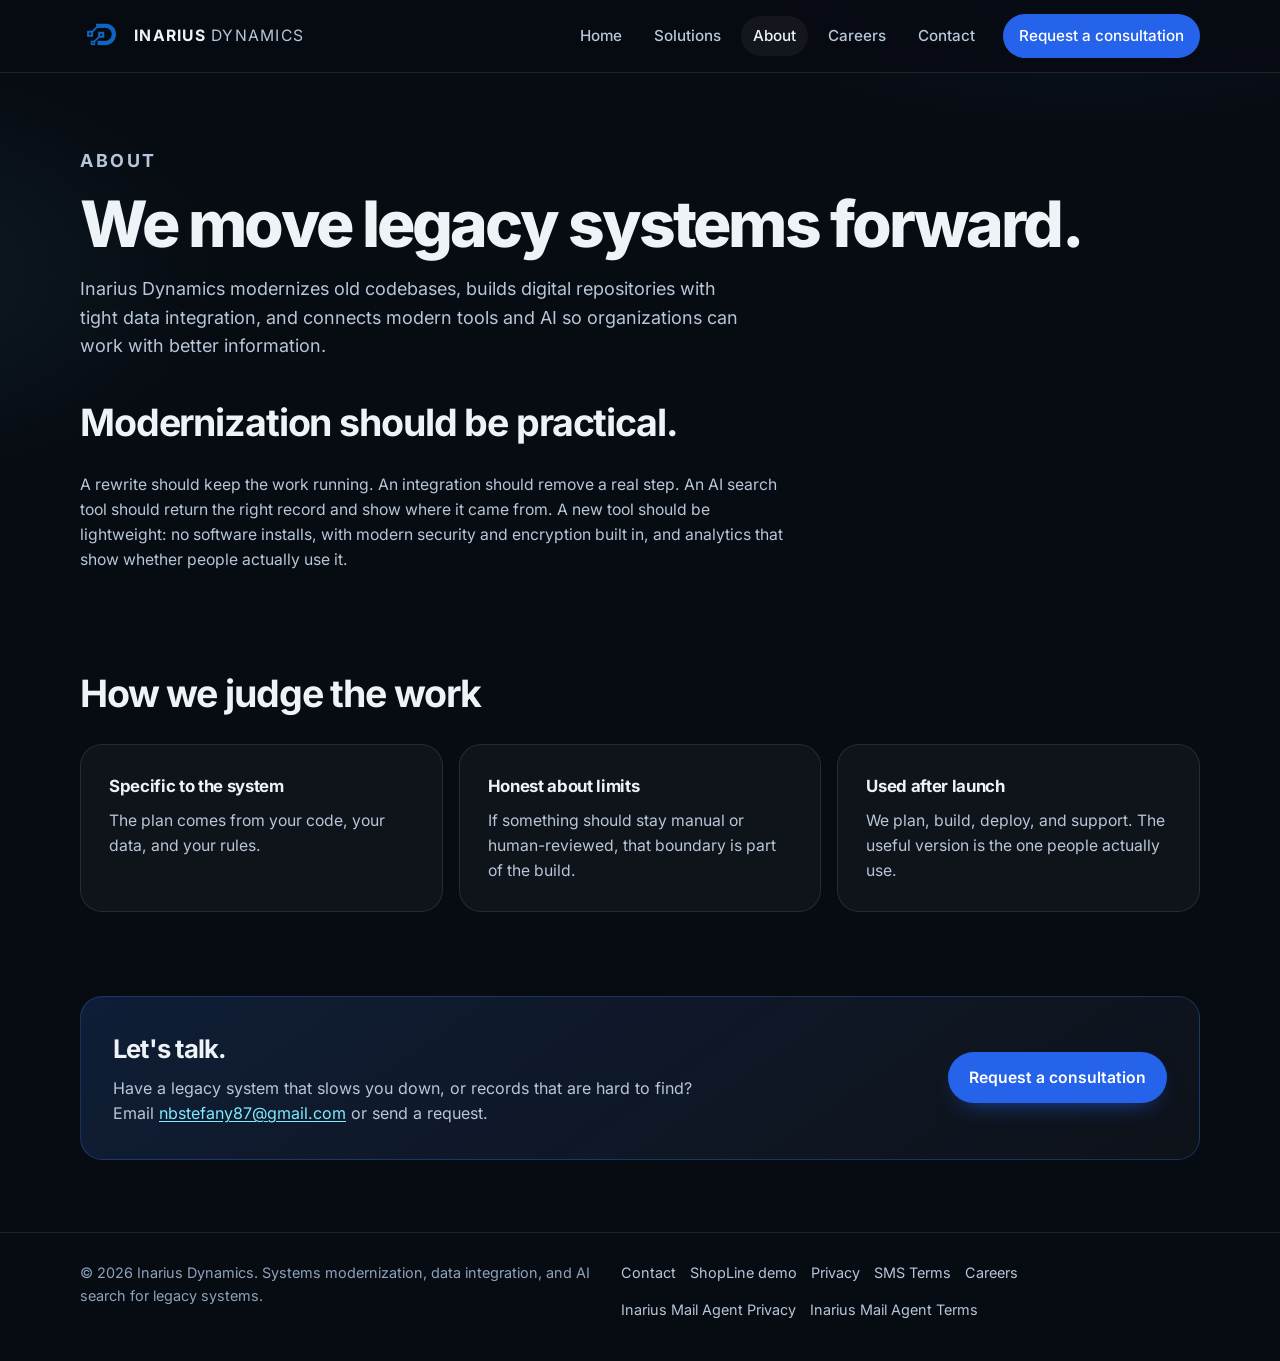
==== commit edbb4383: "Rename OpenClaw to Inarius Mail Agent on policy pages and footer" ====
--- a/about.html
+++ b/about.html
@@ -106,8 +106,8 @@
                 <a href="/privacy">Privacy</a>
                 <a href="/sms-terms">SMS Terms</a>
                 <a href="/careers.html">Careers</a>
-                <a href="/openclaw/privacy">OpenClaw Privacy</a>
-                <a href="/openclaw/terms">OpenClaw Terms</a>
+                <a href="/openclaw/privacy">Inarius Mail Agent Privacy</a>
+                <a href="/openclaw/terms">Inarius Mail Agent Terms</a>
             </div>
         </div>
     </footer>
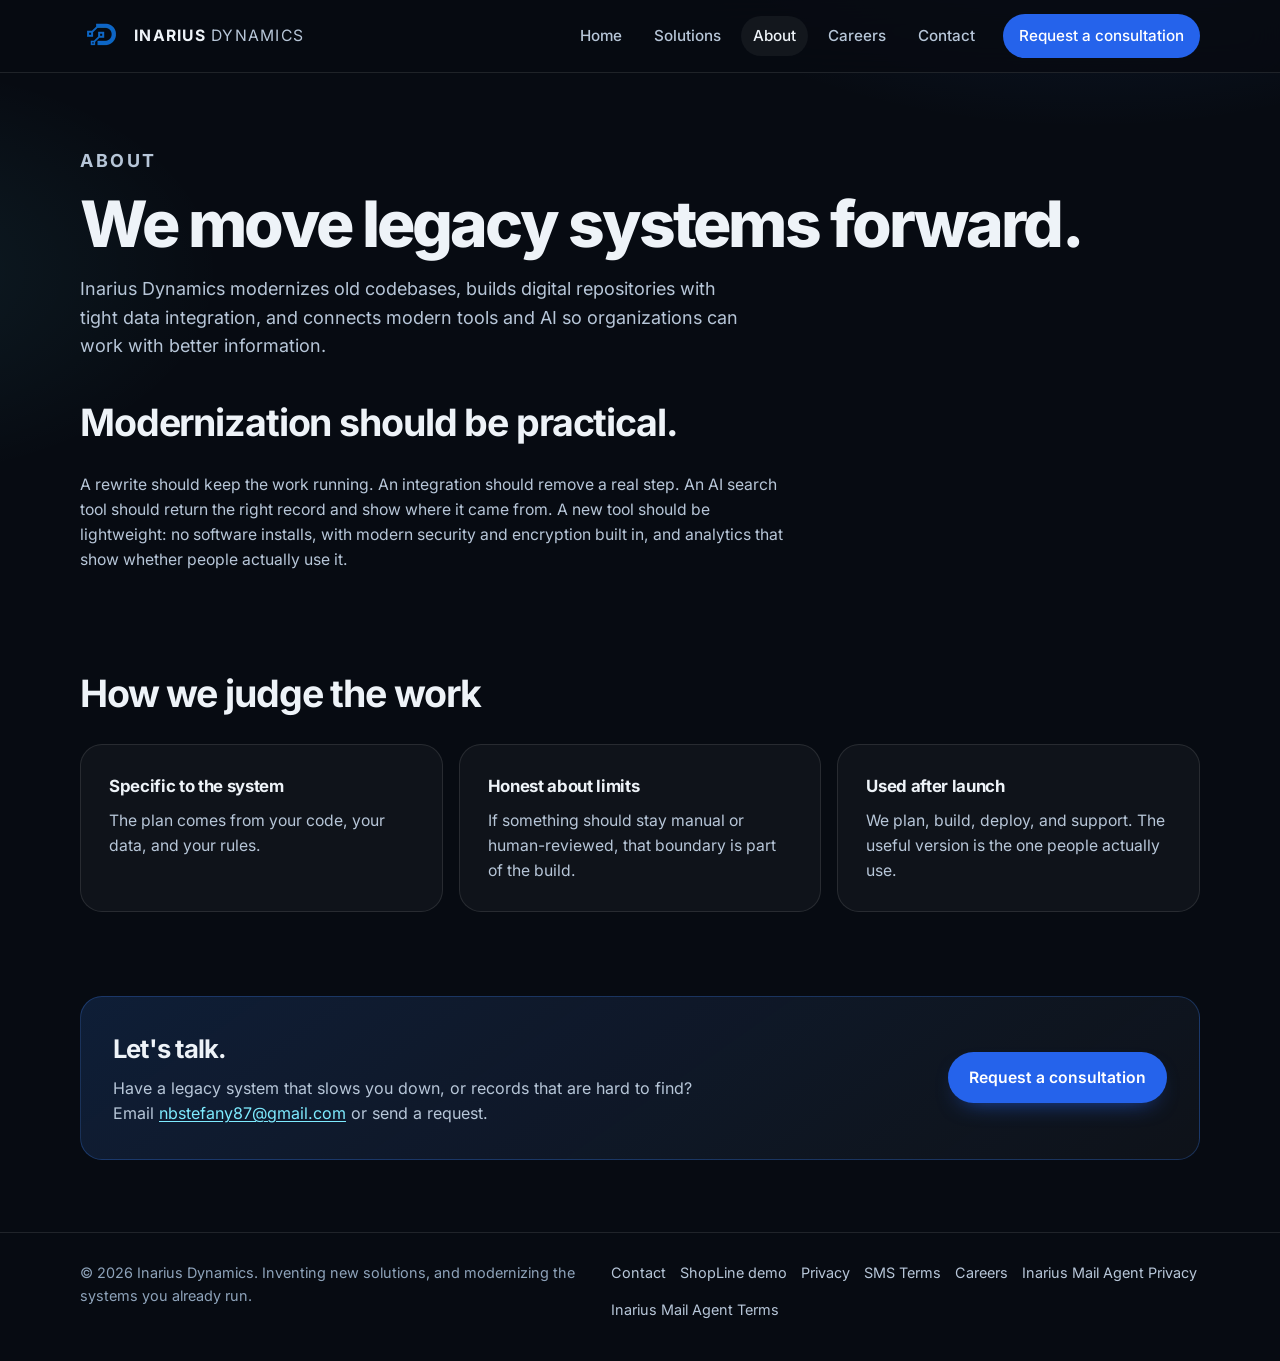
==== commit a3b4e9a1: "Reposition the site around original technology and the product portfolio. The home and solutions pag" ====
--- a/about.html
+++ b/about.html
@@ -4,7 +4,7 @@
     <meta charset="UTF-8" />
     <meta name="viewport" content="width=device-width, initial-scale=1.0" />
     <title>About · Inarius Dynamics</title>
-    <meta name="description" content="Inarius Dynamics modernizes legacy systems, builds digital repositories, integrates data and tools, and builds AI search for legacy data." />
+    <meta name="description" content="Inarius Dynamics invents original technology for public safety, small business, and enterprise, and modernizes the systems organizations already run." />
     <link rel="canonical" href="https://www.inariusdynamics.com/about.html" />
     <meta name="theme-color" content="#070b12" />
     <link rel="icon" href="/favicon.ico" sizes="any" />
@@ -14,16 +14,16 @@
     <meta property="og:type" content="website" />
     <meta property="og:site_name" content="Inarius Dynamics" />
     <meta property="og:title" content="About · Inarius Dynamics" />
-    <meta property="og:description" content="Inarius Dynamics modernizes legacy systems, builds digital repositories, integrates data and tools, and builds AI search for legacy data." />
+    <meta property="og:description" content="Inarius Dynamics invents original technology for public safety, small business, and enterprise, and modernizes the systems organizations already run." />
     <meta property="og:url" content="https://www.inariusdynamics.com/about.html" />
     <meta property="og:image" content="https://www.inariusdynamics.com/og-image.jpg" />
     <meta property="og:image:width" content="1200" />
     <meta property="og:image:height" content="630" />
     <meta name="twitter:card" content="summary_large_image" />
     <meta name="twitter:title" content="About · Inarius Dynamics" />
-    <meta name="twitter:description" content="Inarius Dynamics modernizes legacy systems, builds digital repositories, integrates data and tools, and builds AI search for legacy data." />
+    <meta name="twitter:description" content="Inarius Dynamics invents original technology for public safety, small business, and enterprise, and modernizes the systems organizations already run." />
     <meta name="twitter:image" content="https://www.inariusdynamics.com/og-image.jpg" />
-    <script type="application/ld+json">{"@context":"https://schema.org","@graph":[{"@type":"Organization","@id":"https://www.inariusdynamics.com/#organization","name":"Inarius Dynamics","url":"https://www.inariusdynamics.com/","email":"nbstefany87@gmail.com","description":"We modernize legacy codebases, build digital repositories, integrate data and tools, and build AI search for large legacy databases and file systems.","logo":"https://www.inariusdynamics.com/inarius-logo-84.webp"},{"@type":"WebSite","@id":"https://www.inariusdynamics.com/#website","url":"https://www.inariusdynamics.com/","name":"Inarius Dynamics","description":"We modernize legacy codebases, build digital repositories, integrate data and tools, and build AI search for large legacy databases and file systems.","publisher":{"@id":"https://www.inariusdynamics.com/#organization"}},{"@type":"WebPage","url":"https://www.inariusdynamics.com/about.html","name":"About · Inarius Dynamics","description":"Inarius Dynamics modernizes legacy systems, builds digital repositories, integrates data and tools, and builds AI search for legacy data.","isPartOf":{"@id":"https://www.inariusdynamics.com/#website"},"about":{"@id":"https://www.inariusdynamics.com/#organization"}}]}</script>
+    <script type="application/ld+json">{"@context":"https://schema.org","@graph":[{"@type":"Organization","@id":"https://www.inariusdynamics.com/#organization","name":"Inarius Dynamics","url":"https://www.inariusdynamics.com/","email":"nbstefany87@gmail.com","description":"Inarius Dynamics invents original technology for public safety, small business, and enterprise, and modernizes the systems organizations already run.","logo":"https://www.inariusdynamics.com/inarius-logo-84.webp"},{"@type":"WebSite","@id":"https://www.inariusdynamics.com/#website","url":"https://www.inariusdynamics.com/","name":"Inarius Dynamics","description":"Inarius Dynamics invents original technology for public safety, small business, and enterprise, and modernizes the systems organizations already run.","publisher":{"@id":"https://www.inariusdynamics.com/#organization"}},{"@type":"WebPage","url":"https://www.inariusdynamics.com/about.html","name":"About · Inarius Dynamics","description":"Inarius Dynamics invents original technology for public safety, small business, and enterprise, and modernizes the systems organizations already run.","isPartOf":{"@id":"https://www.inariusdynamics.com/#website"},"about":{"@id":"https://www.inariusdynamics.com/#organization"}}]}</script>
     <link rel="preload" href="/fonts/inter-latin-wght-normal.woff2" as="font" type="font/woff2" crossorigin />
     <link rel="stylesheet" href="/site.css" />
 </head>
@@ -99,7 +99,7 @@
 
     <footer class="site-footer">
         <div class="footer-inner">
-            <p>© 2026 Inarius Dynamics. Systems modernization, data integration, and AI search for legacy systems.</p>
+            <p>© 2026 Inarius Dynamics. Inventing new solutions, and modernizing the systems you already run.</p>
             <div class="footer-links">
                 <a href="/contact.html">Contact</a>
                 <a href="/demo">ShopLine demo</a>
--- a/site.css
+++ b/site.css
@@ -260,6 +260,20 @@
     margin-bottom: 28px;
 }
 
+.section[id],
+.card[id] {
+    scroll-margin-top: 88px;
+}
+
+.section-head a {
+    color: var(--cyan);
+}
+
+.section-head a:hover {
+    text-decoration: underline;
+    text-underline-offset: 0.15em;
+}
+
 .section-head h2,
 .block-title {
     font-size: clamp(1.7rem, 3vw, 2.35rem);
@@ -484,6 +498,15 @@
     font-size: 1.05rem;
     letter-spacing: -0.02em;
     margin-bottom: 8px;
+}
+
+.card h3 a {
+    color: inherit;
+    text-decoration: none;
+}
+
+.card h3 a:hover {
+    color: var(--cyan);
 }
 
 .card p,
